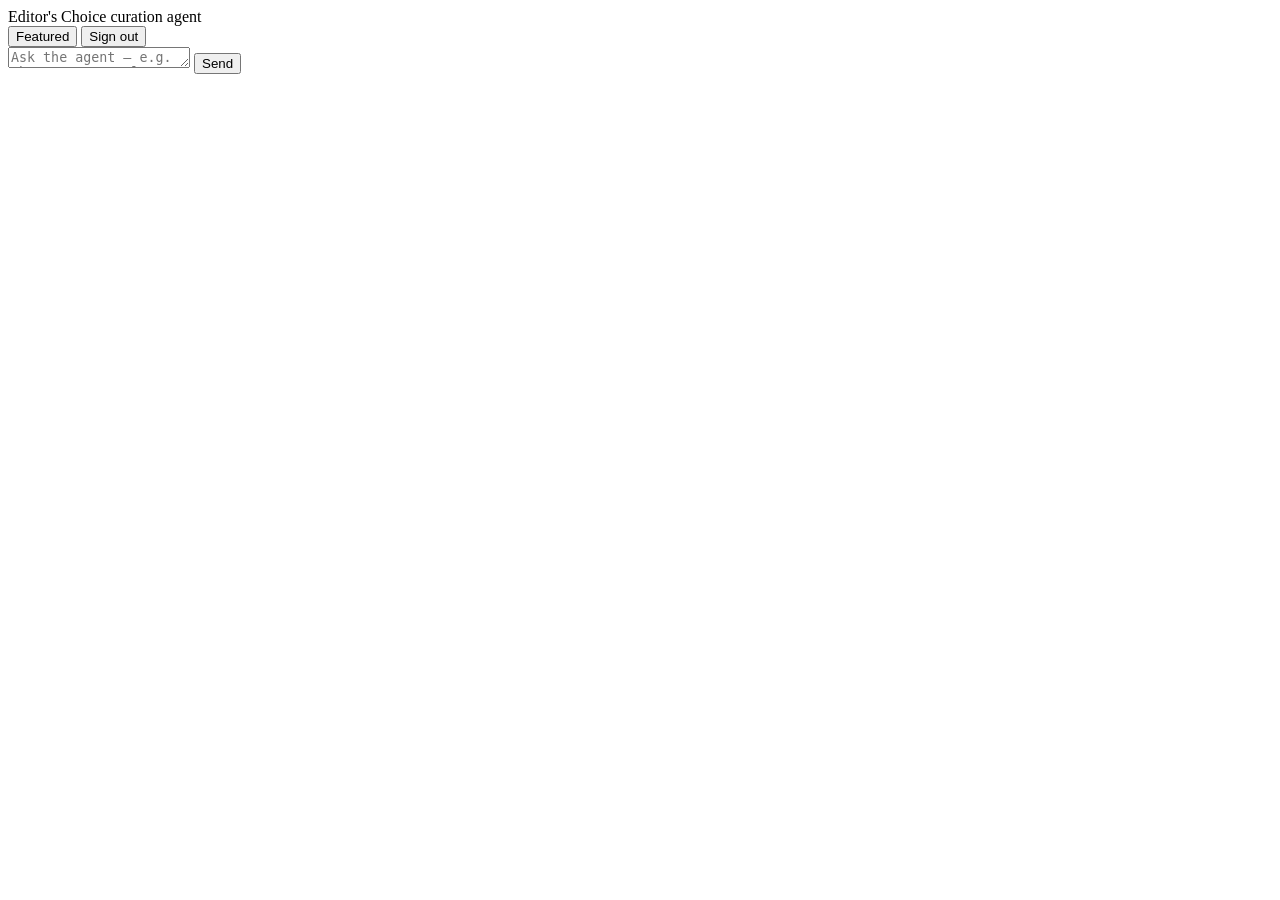
==== curator/index.html @ 3afc6744 "webapp: initialize simple UI frontend files" ====
<!DOCTYPE html>
<html lang="en">
<head>
  <meta charset="utf-8" />
  <meta name="viewport" content="width=device-width, initial-scale=1" />
  <meta name="robots" content="noindex, nofollow" />
  <title>Editor's Choice — Curation</title>
  <link rel="stylesheet" href="/style.css" />
</head>
<body>
  <header class="topbar">
    <div class="brand">Editor's Choice <span class="brand-tag">curation agent</span></div>
    <div class="topbar-actions">
      <button id="featured-toggle" class="ghost-btn">Featured</button>
      <button id="logout-btn" class="ghost-btn">Sign out</button>
    </div>
  </header>

  <main class="layout">
    <section class="chat">
      <div id="messages" class="messages" aria-live="polite"></div>

      <form id="ask-form" class="composer">
        <textarea id="ask-input" rows="1"
                  placeholder="Ask the agent — e.g. the most unusual cultural event this weekend"></textarea>
        <button type="submit" id="ask-btn">Send</button>
      </form>
    </section>

    <aside id="featured-panel" class="featured" hidden>
      <div class="featured-head">
        <h2>Featured events</h2>
        <button id="featured-close" class="ghost-btn">Close</button>
      </div>
      <div id="featured-list" class="featured-list"></div>
    </aside>
  </main>

  <template id="msg-user">
    <div class="msg msg-user"><div class="bubble"></div></div>
  </template>

  <template id="msg-agent">
    <div class="msg msg-agent">
      <div class="bubble"></div>
      <div class="tools" hidden></div>
    </div>
  </template>

  <template id="proposal-card">
    <div class="proposal">
      <div class="proposal-head">Proposed for Editor's Choice</div>
      <div class="proposal-events"></div>
      <label class="proposal-note">
        Note (optional)
        <input type="text" class="note-input" placeholder="Why this is featured" />
      </label>
      <div class="proposal-actions">
        <button class="approve-btn">Approve</button>
        <button class="reject-btn ghost-btn">Reject</button>
      </div>
    </div>
  </template>

  <template id="event-row">
    <div class="event-row">
      <div class="event-title"></div>
      <div class="event-meta"></div>
    </div>
  </template>

  <script src="/chat.js"></script>
</body>
</html>
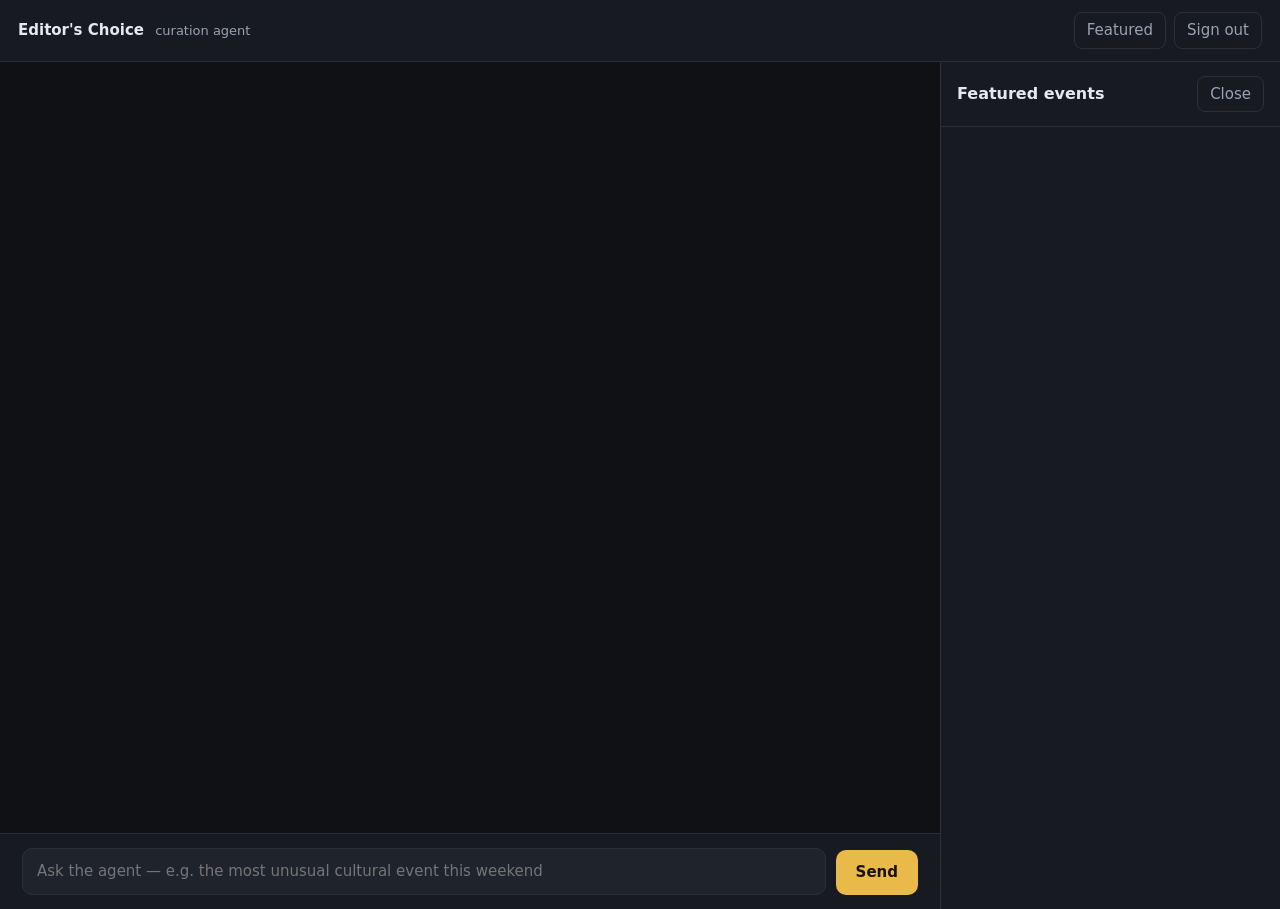
==== commit 2a660731: "webapp: setup TOTP via qrcodes on UI" ====
--- a/curator/index.html
+++ b/curator/index.html
@@ -5,7 +5,7 @@
   <meta name="viewport" content="width=device-width, initial-scale=1" />
   <meta name="robots" content="noindex, nofollow" />
   <title>Editor's Choice — Curation</title>
-  <link rel="stylesheet" href="/style.css" />
+  <link rel="stylesheet" href="style.css" />
 </head>
 <body>
   <header class="topbar">
@@ -69,6 +69,6 @@
     </div>
   </template>
 
-  <script src="/chat.js"></script>
+  <script src="chat.js"></script>
 </body>
 </html>
--- a/curator/style.css
+++ b/curator/style.css
@@ -0,0 +1,377 @@
+:root {
+  --bg: #0f1115;
+  --panel: #171a21;
+  --panel-2: #1f232c;
+  --border: #2a2f3a;
+  --text: #e6e8ec;
+  --muted: #9aa3b2;
+  --accent: #e9b949;
+  --accent-ink: #1a1408;
+  --user: #2b3340;
+  --danger: #e06b6b;
+}
+
+* {
+  box-sizing: border-box;
+}
+
+html,
+body {
+  margin: 0;
+  height: 100%;
+}
+
+body {
+  background: var(--bg);
+  color: var(--text);
+  font: 15px/1.5 system-ui, -apple-system, Segoe UI, Roboto, sans-serif;
+}
+
+button {
+  font: inherit;
+  cursor: pointer;
+}
+
+.ghost-btn {
+  background: transparent;
+  color: var(--muted);
+  border: 1px solid var(--border);
+  border-radius: 8px;
+  padding: 6px 12px;
+}
+
+.ghost-btn:hover {
+  color: var(--text);
+  border-color: var(--muted);
+}
+
+/* login */
+.login-page {
+  display: grid;
+  place-items: center;
+}
+
+.login-card {
+  width: 320px;
+  background: var(--panel);
+  border: 1px solid var(--border);
+  border-radius: 14px;
+  padding: 28px;
+}
+
+.login-card h1 {
+  margin: 0;
+  font-size: 22px;
+}
+
+.login-sub {
+  margin: 4px 0 22px;
+  color: var(--muted);
+}
+
+.login-card label {
+  display: block;
+  margin: 14px 0 6px;
+  font-size: 13px;
+  color: var(--muted);
+}
+
+.login-card input {
+  width: 100%;
+  padding: 10px 12px;
+  background: var(--panel-2);
+  border: 1px solid var(--border);
+  border-radius: 8px;
+  color: var(--text);
+}
+
+.login-card input:focus {
+  outline: none;
+  border-color: var(--accent);
+}
+
+#login-btn {
+  width: 100%;
+  margin-top: 20px;
+  padding: 11px;
+  background: var(--accent);
+  color: var(--accent-ink);
+  border: 0;
+  border-radius: 8px;
+  font-weight: 600;
+}
+
+#login-btn:disabled {
+  opacity: 0.6;
+  cursor: default;
+}
+
+.login-error {
+  margin: 14px 0 0;
+  color: var(--danger);
+  font-size: 13px;
+}
+
+/* app shell */
+.topbar {
+  display: flex;
+  align-items: center;
+  justify-content: space-between;
+  padding: 12px 18px;
+  border-bottom: 1px solid var(--border);
+  background: var(--panel);
+}
+
+.brand {
+  font-weight: 600;
+}
+
+.brand-tag {
+  color: var(--muted);
+  font-weight: 400;
+  font-size: 13px;
+  margin-left: 6px;
+}
+
+.topbar-actions {
+  display: flex;
+  gap: 8px;
+}
+
+.layout {
+  display: flex;
+  height: calc(100% - 53px);
+}
+
+.chat {
+  flex: 1;
+  display: flex;
+  flex-direction: column;
+  min-width: 0;
+}
+
+.messages {
+  flex: 1;
+  overflow-y: auto;
+  padding: 22px;
+  display: flex;
+  flex-direction: column;
+  gap: 14px;
+}
+
+.msg {
+  display: flex;
+  max-width: 760px;
+  width: 100%;
+  margin: 0 auto;
+}
+
+.msg-user {
+  justify-content: flex-end;
+}
+
+.bubble {
+  padding: 11px 14px;
+  border-radius: 12px;
+  white-space: pre-wrap;
+  word-wrap: break-word;
+}
+
+.msg-user .bubble {
+  background: var(--user);
+}
+
+.msg-agent {
+  flex-direction: column;
+}
+
+.msg-agent .bubble {
+  background: var(--panel);
+  border: 1px solid var(--border);
+}
+
+.bubble-error {
+  border-color: var(--danger) !important;
+  color: var(--danger);
+}
+
+.tools {
+  margin-top: 6px;
+  font-size: 12px;
+  color: var(--muted);
+}
+
+/* proposal card */
+.proposal {
+  max-width: 760px;
+  width: 100%;
+  margin: 0 auto;
+  background: var(--panel-2);
+  border: 1px solid var(--accent);
+  border-radius: 12px;
+  padding: 16px;
+}
+
+.proposal-head {
+  font-weight: 600;
+  color: var(--accent);
+  margin-bottom: 10px;
+}
+
+.proposal-events {
+  display: flex;
+  flex-direction: column;
+  gap: 8px;
+}
+
+.event-row {
+  background: var(--panel);
+  border: 1px solid var(--border);
+  border-radius: 8px;
+  padding: 10px 12px;
+}
+
+.event-title {
+  font-weight: 600;
+}
+
+.event-meta {
+  font-size: 13px;
+  color: var(--muted);
+  margin-top: 2px;
+}
+
+.proposal-note {
+  display: block;
+  margin: 12px 0 4px;
+  font-size: 13px;
+  color: var(--muted);
+}
+
+.note-input {
+  width: 100%;
+  margin-top: 6px;
+  padding: 8px 10px;
+  background: var(--panel);
+  border: 1px solid var(--border);
+  border-radius: 8px;
+  color: var(--text);
+}
+
+.proposal-actions {
+  display: flex;
+  gap: 8px;
+  margin-top: 14px;
+}
+
+.approve-btn {
+  background: var(--accent);
+  color: var(--accent-ink);
+  border: 0;
+  border-radius: 8px;
+  padding: 8px 16px;
+  font-weight: 600;
+}
+
+.proposal.settled {
+  opacity: 0.7;
+}
+
+.proposal-result {
+  margin-top: 10px;
+  font-size: 13px;
+  color: var(--muted);
+}
+
+button:disabled {
+  cursor: default;
+  opacity: 0.6;
+}
+
+/* composer */
+.composer {
+  display: flex;
+  gap: 10px;
+  align-items: flex-end;
+  padding: 14px 22px;
+  border-top: 1px solid var(--border);
+  background: var(--panel);
+}
+
+#ask-input {
+  flex: 1;
+  resize: none;
+  padding: 11px 14px;
+  background: var(--panel-2);
+  border: 1px solid var(--border);
+  border-radius: 10px;
+  color: var(--text);
+  font: inherit;
+  max-height: 160px;
+}
+
+#ask-input:focus {
+  outline: none;
+  border-color: var(--accent);
+}
+
+#ask-btn {
+  background: var(--accent);
+  color: var(--accent-ink);
+  border: 0;
+  border-radius: 10px;
+  padding: 11px 20px;
+  font-weight: 600;
+}
+
+/* featured panel */
+.featured {
+  width: 340px;
+  border-left: 1px solid var(--border);
+  background: var(--panel);
+  display: flex;
+  flex-direction: column;
+}
+
+.featured-head {
+  display: flex;
+  align-items: center;
+  justify-content: space-between;
+  padding: 14px 16px;
+  border-bottom: 1px solid var(--border);
+}
+
+.featured-head h2 {
+  margin: 0;
+  font-size: 16px;
+}
+
+.featured-list {
+  flex: 1;
+  overflow-y: auto;
+  padding: 12px 16px;
+  display: flex;
+  flex-direction: column;
+  gap: 10px;
+  color: var(--muted);
+}
+
+.featured-row {
+  display: flex;
+  align-items: flex-start;
+  justify-content: space-between;
+  gap: 10px;
+  background: var(--panel-2);
+  border: 1px solid var(--border);
+  border-radius: 8px;
+  padding: 10px 12px;
+  color: var(--text);
+}
+
+@media (max-width: 720px) {
+  .featured {
+    position: fixed;
+    inset: 53px 0 0 auto;
+    width: 100%;
+  }
+}
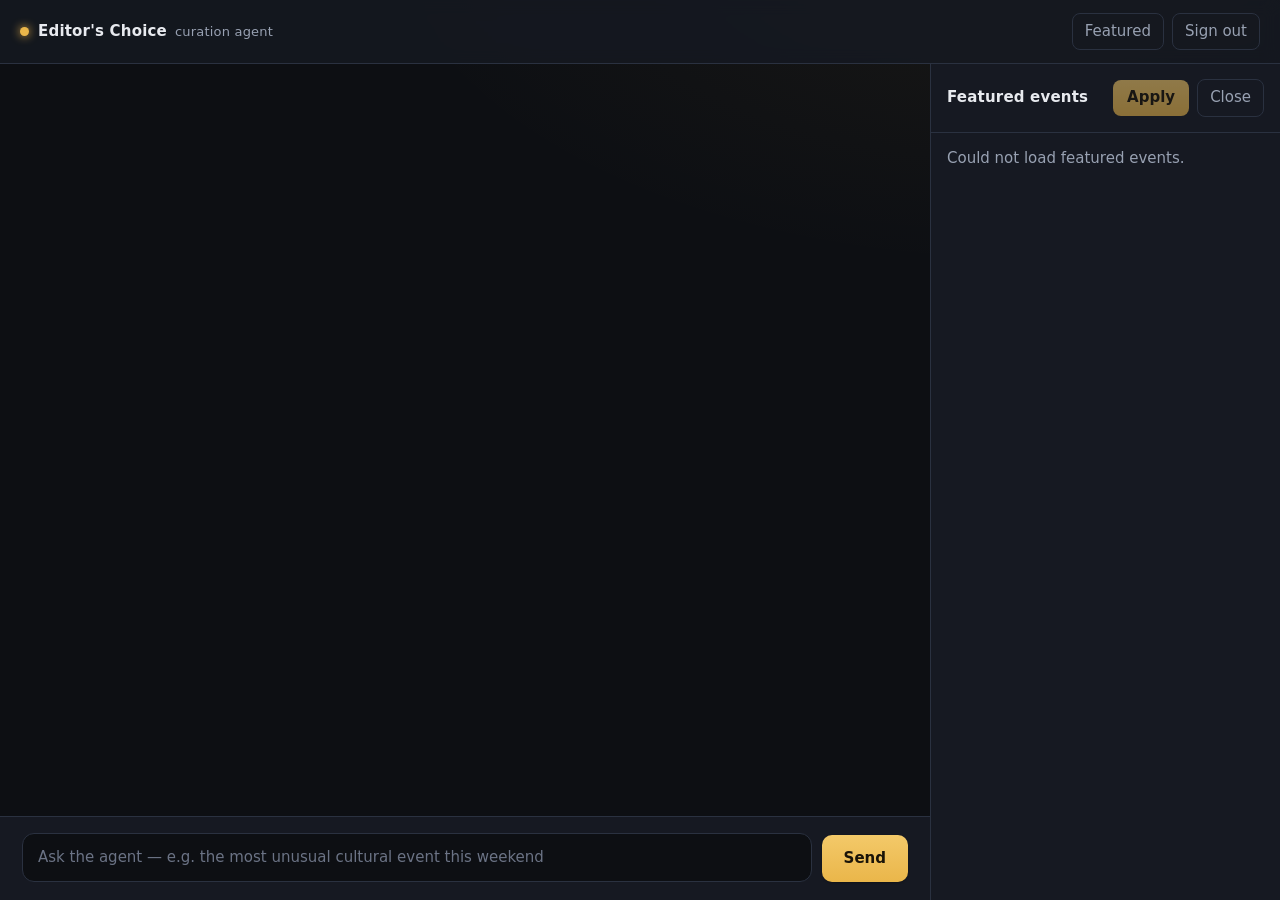
==== commit 9764cf4d: "webapp: replace proposal UI with inline staging" ====
--- a/curator/index.html
+++ b/curator/index.html
@@ -30,7 +30,10 @@
     <aside id="featured-panel" class="featured" hidden>
       <div class="featured-head">
         <h2>Featured events</h2>
-        <button id="featured-close" class="ghost-btn">Close</button>
+        <div class="featured-actions">
+          <button id="featured-apply" class="apply-btn" disabled>Apply</button>
+          <button id="featured-close" class="ghost-btn">Close</button>
+        </div>
       </div>
       <div id="featured-list" class="featured-list"></div>
     </aside>
@@ -43,29 +46,19 @@
   <template id="msg-agent">
     <div class="msg msg-agent">
       <div class="bubble"></div>
+      <div class="surface-events" hidden></div>
       <div class="tools" hidden></div>
     </div>
   </template>
 
-  <template id="proposal-card">
-    <div class="proposal">
-      <div class="proposal-head">Proposed for Editor's Choice</div>
-      <div class="proposal-events"></div>
-      <label class="proposal-note">
-        Note (optional)
-        <input type="text" class="note-input" placeholder="Why this is featured" />
-      </label>
-      <div class="proposal-actions">
-        <button class="approve-btn">Approve</button>
-        <button class="reject-btn ghost-btn">Reject</button>
+  <template id="event-card">
+    <div class="surface-event">
+      <div class="surface-event-body">
+        <div class="event-title"></div>
+        <div class="event-meta"></div>
+        <div class="event-reason" hidden></div>
       </div>
-    </div>
-  </template>
-
-  <template id="event-row">
-    <div class="event-row">
-      <div class="event-title"></div>
-      <div class="event-meta"></div>
+      <button class="bubble-btn event-add" type="button" title="Add to Editor's Choice">+</button>
     </div>
   </template>
 
--- a/curator/style.css
+++ b/curator/style.css
@@ -1,14 +1,22 @@
 :root {
-  --bg: #0f1115;
-  --panel: #171a21;
-  --panel-2: #1f232c;
-  --border: #2a2f3a;
-  --text: #e6e8ec;
-  --muted: #9aa3b2;
-  --accent: #e9b949;
+  --bg: #0d0f13;
+  --panel: #161922;
+  --panel-2: #1d212b;
+  --panel-3: #232a38;
+  --border: #2a3140;
+  --text: #e8eaef;
+  --muted: #98a1b2;
+  --faint: #6b7385;
+  --accent: #eab64a;
+  --accent-2: #f3c969;
   --accent-ink: #1a1408;
-  --user: #2b3340;
-  --danger: #e06b6b;
+  --accent-soft: rgba(234, 182, 74, 0.13);
+  --user: #283142;
+  --danger: #e8736f;
+  --radius: 12px;
+  --radius-lg: 16px;
+  --shadow: 0 1px 2px rgba(0, 0, 0, 0.3), 0 10px 30px rgba(0, 0, 0, 0.28);
+  --shadow-sm: 0 1px 2px rgba(0, 0, 0, 0.25);
 }
 
 * {
@@ -22,14 +30,48 @@
 }
 
 body {
-  background: var(--bg);
+  display: flex;
+  flex-direction: column;
+  background:
+    radial-gradient(1100px 600px at 80% -10%, rgba(234, 182, 74, 0.06), transparent 60%),
+    var(--bg);
   color: var(--text);
-  font: 15px/1.5 system-ui, -apple-system, Segoe UI, Roboto, sans-serif;
+  font: 15px/1.55 system-ui, -apple-system, "Segoe UI", Roboto, sans-serif;
+  -webkit-font-smoothing: antialiased;
+}
+
+::selection {
+  background: var(--accent-soft);
+}
+
+::-webkit-scrollbar {
+  width: 10px;
+  height: 10px;
+}
+::-webkit-scrollbar-thumb {
+  background: var(--panel-3);
+  border: 2px solid transparent;
+  background-clip: padding-box;
+  border-radius: 8px;
+}
+::-webkit-scrollbar-thumb:hover {
+  background: #2f3749;
+  background-clip: padding-box;
 }
 
 button {
   font: inherit;
   cursor: pointer;
+  transition: background 0.15s, border-color 0.15s, color 0.15s, transform 0.05s, opacity 0.15s;
+}
+
+button:active {
+  transform: translateY(1px);
+}
+
+button:disabled {
+  cursor: default;
+  opacity: 0.55;
 }
 
 .ghost-btn {
@@ -42,314 +84,473 @@
 
 .ghost-btn:hover {
   color: var(--text);
-  border-color: var(--muted);
-}
-
-/* login */
+  border-color: var(--faint);
+  background: var(--panel-2);
+}
+
+#login-btn,
+#ask-btn {
+  background: linear-gradient(180deg, var(--accent-2), var(--accent));
+  color: var(--accent-ink);
+  border: 0;
+  border-radius: 10px;
+  font-weight: 650;
+  box-shadow: var(--shadow-sm);
+}
+
+#login-btn:hover:not(:disabled),
+#ask-btn:hover:not(:disabled) {
+  filter: brightness(1.05);
+}
+
 .login-page {
   display: grid;
   place-items: center;
+  padding: 24px;
 }
 
 .login-card {
-  width: 320px;
-  background: var(--panel);
-  border: 1px solid var(--border);
-  border-radius: 14px;
-  padding: 28px;
+  width: 340px;
+  max-width: 100%;
+  background: linear-gradient(180deg, var(--panel), var(--panel-2));
+  border: 1px solid var(--border);
+  border-radius: var(--radius-lg);
+  padding: 30px 28px;
+  box-shadow: var(--shadow);
 }
 
 .login-card h1 {
   margin: 0;
   font-size: 22px;
+  letter-spacing: 0.2px;
 }
 
 .login-sub {
   margin: 4px 0 22px;
   color: var(--muted);
+  font-size: 13px;
 }
 
 .login-card label {
   display: block;
   margin: 14px 0 6px;
-  font-size: 13px;
-  color: var(--muted);
+  font-size: 12px;
+  letter-spacing: 0.3px;
+  text-transform: uppercase;
+  color: var(--faint);
 }
 
 .login-card input {
   width: 100%;
-  padding: 10px 12px;
-  background: var(--panel-2);
-  border: 1px solid var(--border);
-  border-radius: 8px;
+  padding: 11px 13px;
+  background: var(--bg);
+  border: 1px solid var(--border);
+  border-radius: 10px;
   color: var(--text);
 }
 
-.login-card input:focus {
+.login-card input:focus,
+#ask-input:focus {
   outline: none;
   border-color: var(--accent);
+  box-shadow: 0 0 0 3px var(--accent-soft);
 }
 
 #login-btn {
   width: 100%;
-  margin-top: 20px;
-  padding: 11px;
+  margin-top: 22px;
+  padding: 12px;
+}
+
+.login-error {
+  margin: 14px 0 0;
+  color: var(--danger);
+  font-size: 13px;
+}
+
+#enroll-panel {
+  margin-top: 18px;
+  padding-top: 18px;
+  border-top: 1px solid var(--border);
+  text-align: center;
+}
+
+.enroll-info {
+  margin: 0 0 14px;
+  font-size: 13px;
+  color: var(--muted);
+}
+
+#qrcode {
+  display: flex;
+  justify-content: center;
+  margin: 0 0 14px;
+}
+
+#qrcode img {
+  display: block;
+  border-radius: 10px;
+  padding: 8px;
+  background: #fff;
+  box-shadow: var(--shadow-sm);
+}
+
+.enroll-secret-label {
+  margin: 0 0 6px;
+  font-size: 12px;
+  color: var(--faint);
+}
+
+.enroll-secret {
+  display: block;
+  padding: 9px 11px;
+  background: var(--bg);
+  border: 1px solid var(--border);
+  border-radius: 8px;
+  font-family: ui-monospace, "SF Mono", Menlo, Consolas, monospace;
+  font-size: 13px;
+  letter-spacing: 1px;
+  color: var(--accent-2);
+  word-break: break-all;
+}
+
+.topbar {
+  flex: 0 0 auto;
+  display: flex;
+  align-items: center;
+  justify-content: space-between;
+  padding: 13px 20px;
+  border-bottom: 1px solid var(--border);
+  background: rgba(22, 25, 34, 0.85);
+  backdrop-filter: blur(8px);
+}
+
+.brand {
+  display: flex;
+  align-items: center;
+  font-weight: 650;
+  letter-spacing: 0.2px;
+}
+
+.brand::before {
+  content: "";
+  width: 9px;
+  height: 9px;
+  margin-right: 9px;
+  border-radius: 50%;
   background: var(--accent);
+  box-shadow: 0 0 10px var(--accent);
+}
+
+.brand-tag {
+  color: var(--muted);
+  font-weight: 400;
+  font-size: 13px;
+  margin-left: 8px;
+}
+
+.topbar-actions {
+  display: flex;
+  gap: 8px;
+}
+
+.layout {
+  flex: 1;
+  min-height: 0;
+  display: flex;
+}
+
+.chat {
+  flex: 1;
+  display: flex;
+  flex-direction: column;
+  min-width: 0;
+}
+
+.messages {
+  flex: 1;
+  min-height: 0;
+  overflow-y: auto;
+  padding: 26px 22px;
+  display: flex;
+  flex-direction: column;
+  gap: 16px;
+  scroll-behavior: smooth;
+}
+
+.msg {
+  max-width: 780px;
+  width: 100%;
+  margin: 0 auto;
+  animation: rise 0.18s ease-out;
+}
+
+@keyframes rise {
+  from {
+    opacity: 0;
+    transform: translateY(6px);
+  }
+}
+
+.msg {
+  display: flex;
+}
+
+.msg-user {
+  justify-content: flex-end;
+}
+
+.bubble {
+  padding: 12px 15px;
+  border-radius: 14px;
+  white-space: pre-wrap;
+  word-wrap: break-word;
+  box-shadow: var(--shadow-sm);
+}
+
+.msg-user .bubble {
+  background: var(--user);
+  border-bottom-right-radius: 5px;
+  max-width: 80%;
+}
+
+.msg-agent {
+  flex-direction: column;
+}
+
+.msg-agent .bubble {
+  background: var(--panel);
+  border: 1px solid var(--border);
+  border-bottom-left-radius: 5px;
+}
+
+.bubble-error {
+  border-color: var(--danger) !important;
+  color: var(--danger);
+  background: rgba(232, 115, 111, 0.08) !important;
+}
+
+.tools {
+  margin-top: 7px;
+  font-size: 12px;
+  color: var(--faint);
+  letter-spacing: 0.2px;
+}
+
+.msg-agent .bubble {
+  white-space: normal;
+}
+.msg-agent .bubble > :first-child {
+  margin-top: 0;
+}
+.msg-agent .bubble > :last-child {
+  margin-bottom: 0;
+}
+.msg-agent .bubble p {
+  margin: 0 0 10px;
+}
+.msg-agent .bubble h3,
+.msg-agent .bubble h4,
+.msg-agent .bubble h5,
+.msg-agent .bubble h6 {
+  margin: 14px 0 8px;
+  line-height: 1.3;
+}
+.msg-agent .bubble h3 {
+  font-size: 18px;
+}
+.msg-agent .bubble h4 {
+  font-size: 16px;
+}
+.msg-agent .bubble h5,
+.msg-agent .bubble h6 {
+  font-size: 14px;
+  color: var(--muted);
+}
+.msg-agent .bubble ul,
+.msg-agent .bubble ol {
+  margin: 0 0 10px;
+  padding-left: 20px;
+}
+.msg-agent .bubble li {
+  margin: 3px 0;
+}
+.msg-agent .bubble strong {
+  font-weight: 650;
+}
+.msg-agent .bubble code {
+  background: var(--bg);
+  border: 1px solid var(--border);
+  border-radius: 5px;
+  padding: 1px 5px;
+  font-family: ui-monospace, Menlo, Consolas, monospace;
+  font-size: 0.9em;
+}
+.msg-agent .bubble hr {
+  border: 0;
+  border-top: 1px solid var(--border);
+  margin: 12px 0;
+}
+
+.surface-events {
+  margin-top: 8px;
+  display: flex;
+  flex-direction: column;
+  gap: 8px;
+}
+
+.surface-events[hidden] {
+  display: none;
+}
+
+.surface-event {
+  display: flex;
+  align-items: flex-start;
+  gap: 10px;
+  background: var(--panel-2);
+  border: 1px solid var(--border);
+  border-radius: 10px;
+  padding: 11px 13px;
+}
+
+.surface-event.is-recommended {
+  border-color: rgba(234, 182, 74, 0.55);
+  box-shadow: 0 0 0 3px var(--accent-soft);
+}
+
+.surface-event-body {
+  min-width: 0;
+  flex: 1;
+}
+
+.event-title {
+  font-weight: 600;
+  overflow-wrap: anywhere;
+}
+
+.event-meta {
+  font-size: 13px;
+  color: var(--muted);
+  margin-top: 3px;
+}
+
+.event-reason {
+  margin-top: 7px;
+  font-size: 13px;
+  color: var(--accent-2);
+  line-height: 1.35;
+}
+
+.composer {
+  flex: 0 0 auto;
+  display: flex;
+  gap: 10px;
+  align-items: flex-end;
+  padding: 16px 22px 18px;
+  border-top: 1px solid var(--border);
+  background: var(--panel);
+}
+
+#ask-input {
+  flex: 1;
+  resize: none;
+  padding: 12px 15px;
+  background: var(--bg);
+  border: 1px solid var(--border);
+  border-radius: 12px;
+  color: var(--text);
+  font: inherit;
+  max-height: 170px;
+}
+
+#ask-input::placeholder {
+  color: var(--faint);
+}
+
+#ask-btn {
+  padding: 12px 22px;
+}
+
+.featured {
+  width: 350px;
+  border-left: 1px solid var(--border);
+  background: var(--panel);
+  display: flex;
+  flex-direction: column;
+}
+
+.featured-head {
+  display: flex;
+  align-items: center;
+  justify-content: space-between;
+  padding: 15px 16px;
+  border-bottom: 1px solid var(--border);
+}
+
+.featured-head h2 {
+  margin: 0;
+  font-size: 15px;
+  letter-spacing: 0.2px;
+}
+
+.featured-actions {
+  display: flex;
+  gap: 8px;
+  align-items: center;
+}
+
+.apply-btn {
+  background: linear-gradient(180deg, var(--accent-2), var(--accent));
   color: var(--accent-ink);
   border: 0;
   border-radius: 8px;
-  font-weight: 600;
-}
-
-#login-btn:disabled {
-  opacity: 0.6;
-  cursor: default;
-}
-
-.login-error {
-  margin: 14px 0 0;
-  color: var(--danger);
-  font-size: 13px;
-}
-
-/* app shell */
-.topbar {
-  display: flex;
+  padding: 6px 14px;
+  font-weight: 650;
+}
+
+.apply-btn:hover:not(:disabled) {
+  filter: brightness(1.05);
+}
+
+.bubble-btn {
+  flex: 0 0 auto;
+  width: 26px;
+  height: 26px;
+  border-radius: 50%;
+  border: 1px solid var(--border);
+  background: var(--panel-3);
+  color: var(--text);
+  font-size: 17px;
+  line-height: 1;
+  display: inline-flex;
   align-items: center;
-  justify-content: space-between;
-  padding: 12px 18px;
-  border-bottom: 1px solid var(--border);
-  background: var(--panel);
-}
-
-.brand {
-  font-weight: 600;
-}
-
-.brand-tag {
-  color: var(--muted);
-  font-weight: 400;
-  font-size: 13px;
-  margin-left: 6px;
-}
-
-.topbar-actions {
-  display: flex;
-  gap: 8px;
-}
-
-.layout {
-  display: flex;
-  height: calc(100% - 53px);
-}
-
-.chat {
-  flex: 1;
-  display: flex;
-  flex-direction: column;
-  min-width: 0;
-}
-
-.messages {
-  flex: 1;
-  overflow-y: auto;
-  padding: 22px;
-  display: flex;
-  flex-direction: column;
-  gap: 14px;
-}
-
-.msg {
-  display: flex;
-  max-width: 760px;
-  width: 100%;
-  margin: 0 auto;
-}
-
-.msg-user {
-  justify-content: flex-end;
-}
-
-.bubble {
-  padding: 11px 14px;
-  border-radius: 12px;
-  white-space: pre-wrap;
-  word-wrap: break-word;
-}
-
-.msg-user .bubble {
-  background: var(--user);
-}
-
-.msg-agent {
-  flex-direction: column;
-}
-
-.msg-agent .bubble {
-  background: var(--panel);
-  border: 1px solid var(--border);
-}
-
-.bubble-error {
-  border-color: var(--danger) !important;
-  color: var(--danger);
-}
-
-.tools {
-  margin-top: 6px;
-  font-size: 12px;
-  color: var(--muted);
-}
-
-/* proposal card */
-.proposal {
-  max-width: 760px;
-  width: 100%;
-  margin: 0 auto;
-  background: var(--panel-2);
-  border: 1px solid var(--accent);
-  border-radius: 12px;
-  padding: 16px;
-}
-
-.proposal-head {
-  font-weight: 600;
-  color: var(--accent);
-  margin-bottom: 10px;
-}
-
-.proposal-events {
-  display: flex;
-  flex-direction: column;
-  gap: 8px;
-}
-
-.event-row {
-  background: var(--panel);
-  border: 1px solid var(--border);
-  border-radius: 8px;
-  padding: 10px 12px;
-}
-
-.event-title {
-  font-weight: 600;
-}
-
-.event-meta {
-  font-size: 13px;
-  color: var(--muted);
-  margin-top: 2px;
-}
-
-.proposal-note {
-  display: block;
-  margin: 12px 0 4px;
-  font-size: 13px;
-  color: var(--muted);
-}
-
-.note-input {
-  width: 100%;
-  margin-top: 6px;
-  padding: 8px 10px;
-  background: var(--panel);
-  border: 1px solid var(--border);
-  border-radius: 8px;
-  color: var(--text);
-}
-
-.proposal-actions {
-  display: flex;
-  gap: 8px;
-  margin-top: 14px;
-}
-
-.approve-btn {
+  justify-content: center;
+}
+
+.bubble-btn:hover {
+  border-color: var(--accent);
+  color: var(--accent-2);
+}
+
+.bubble-btn:disabled {
+  opacity: 1;
+}
+
+.bubble-btn.event-add {
+  margin-top: 1px;
+}
+
+.surface-event.is-staged .event-add {
   background: var(--accent);
+  border-color: var(--accent);
   color: var(--accent-ink);
-  border: 0;
-  border-radius: 8px;
-  padding: 8px 16px;
-  font-weight: 600;
-}
-
-.proposal.settled {
-  opacity: 0.7;
-}
-
-.proposal-result {
-  margin-top: 10px;
-  font-size: 13px;
-  color: var(--muted);
-}
-
-button:disabled {
-  cursor: default;
-  opacity: 0.6;
-}
-
-/* composer */
-.composer {
-  display: flex;
-  gap: 10px;
-  align-items: flex-end;
-  padding: 14px 22px;
-  border-top: 1px solid var(--border);
-  background: var(--panel);
-}
-
-#ask-input {
-  flex: 1;
-  resize: none;
-  padding: 11px 14px;
-  background: var(--panel-2);
-  border: 1px solid var(--border);
-  border-radius: 10px;
-  color: var(--text);
-  font: inherit;
-  max-height: 160px;
-}
-
-#ask-input:focus {
-  outline: none;
-  border-color: var(--accent);
-}
-
-#ask-btn {
-  background: var(--accent);
-  color: var(--accent-ink);
-  border: 0;
-  border-radius: 10px;
-  padding: 11px 20px;
-  font-weight: 600;
-}
-
-/* featured panel */
-.featured {
-  width: 340px;
-  border-left: 1px solid var(--border);
-  background: var(--panel);
-  display: flex;
-  flex-direction: column;
-}
-
-.featured-head {
-  display: flex;
-  align-items: center;
-  justify-content: space-between;
-  padding: 14px 16px;
-  border-bottom: 1px solid var(--border);
-}
-
-.featured-head h2 {
-  margin: 0;
-  font-size: 16px;
 }
 
 .featured-list {
   flex: 1;
+  min-height: 0;
   overflow-y: auto;
-  padding: 12px 16px;
+  padding: 14px 16px;
   display: flex;
   flex-direction: column;
   gap: 10px;
@@ -363,15 +564,25 @@
   gap: 10px;
   background: var(--panel-2);
   border: 1px solid var(--border);
-  border-radius: 8px;
-  padding: 10px 12px;
+  border-radius: 10px;
+  padding: 11px 13px;
   color: var(--text);
 }
 
+.featured-row:hover {
+  border-color: var(--faint);
+}
+
 @media (max-width: 720px) {
+  .messages,
+  .composer {
+    padding-left: 14px;
+    padding-right: 14px;
+  }
   .featured {
     position: fixed;
-    inset: 53px 0 0 auto;
+    inset: 0;
     width: 100%;
+    z-index: 20;
   }
 }
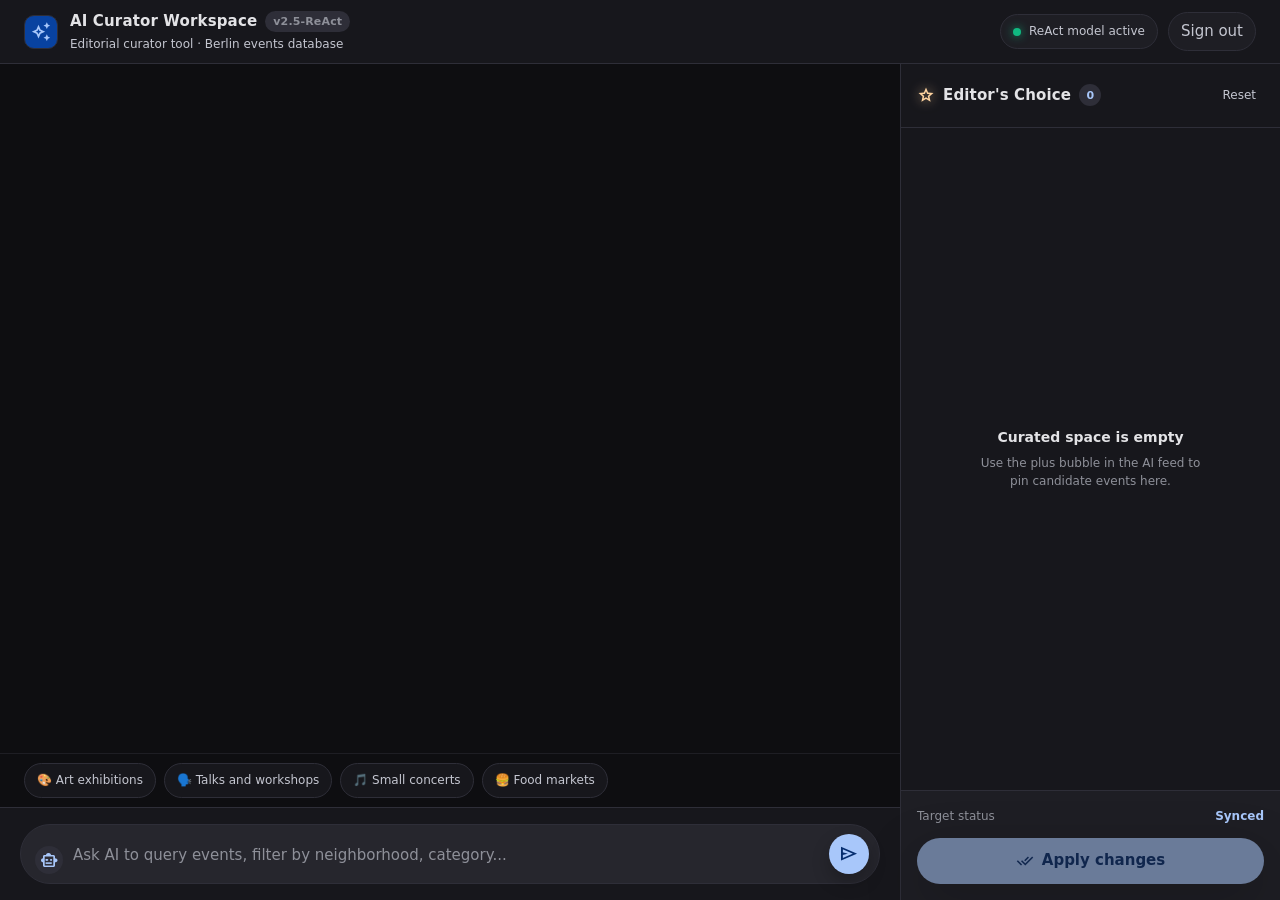
==== commit 392e9456: "webapp: redesign UI of chat page" ====
--- a/curator/index.html
+++ b/curator/index.html
@@ -4,61 +4,141 @@
   <meta charset="utf-8" />
   <meta name="viewport" content="width=device-width, initial-scale=1" />
   <meta name="robots" content="noindex, nofollow" />
-  <title>Editor's Choice — Curation</title>
+  <title>AI Curator Workspace</title>
   <link rel="stylesheet" href="style.css" />
 </head>
 <body>
   <header class="topbar">
-    <div class="brand">Editor's Choice <span class="brand-tag">curation agent</span></div>
+    <div class="brand">
+      <div class="brand-mark" aria-hidden="true">
+        <span class="material-symbols-outlined">auto_awesome</span>
+      </div>
+      <div>
+        <div class="brand-title">
+          <span>AI Curator Workspace</span>
+          <span class="version-chip">v2.5-ReAct</span>
+        </div>
+        <div class="brand-sub">Editorial curator tool · Berlin events database</div>
+      </div>
+    </div>
+
     <div class="topbar-actions">
-      <button id="featured-toggle" class="ghost-btn">Featured</button>
-      <button id="logout-btn" class="ghost-btn">Sign out</button>
+      <div class="model-status" aria-label="Agent status">
+        <span class="status-dot" aria-hidden="true"></span>
+        <span>ReAct model active</span>
+      </div>
+      <button id="featured-toggle" class="ghost-btn sidebar-toggle" type="button">
+        <span class="material-symbols-outlined">star</span>
+        <span>Editor's Choice</span>
+        <span id="mobile-featured-count" class="count-badge">0</span>
+      </button>
+      <button id="logout-btn" class="ghost-btn" type="button">Sign out</button>
     </div>
   </header>
 
   <main class="layout">
-    <section class="chat">
+    <section class="chat" aria-label="AI curator chat">
       <div id="messages" class="messages" aria-live="polite"></div>
 
-      <form id="ask-form" class="composer">
-        <textarea id="ask-input" rows="1"
-                  placeholder="Ask the agent — e.g. the most unusual cultural event this weekend"></textarea>
-        <button type="submit" id="ask-btn">Send</button>
-      </form>
+      <div class="quick-prompts" aria-label="Quick prompts">
+        <button type="button" data-prompt="Show me high-quality art exhibitions opening this weekend.">🎨 Art exhibitions</button>
+        <button type="button" data-prompt="Any interesting public talks or community workshops near Kreuzberg?">🗣️ Talks and workshops</button>
+        <button type="button" data-prompt="What small concerts or music events are recommended?">🎵 Small concerts</button>
+        <button type="button" data-prompt="List outdoor neighborhood markets or culinary pop-ups.">🍔 Food markets</button>
+      </div>
+
+      <div class="composer-wrap">
+        <form id="ask-form" class="composer">
+          <span class="composer-icon" aria-hidden="true">
+            <span class="material-symbols-outlined">smart_toy</span>
+          </span>
+          <textarea id="ask-input" rows="1"
+                    placeholder="Ask AI to query events, filter by neighborhood, category..."></textarea>
+          <button type="submit" id="ask-btn" aria-label="Send">
+            <span class="material-symbols-outlined">send</span>
+          </button>
+        </form>
+      </div>
     </section>
 
     <aside id="featured-panel" class="featured" hidden>
       <div class="featured-head">
-        <h2>Featured events</h2>
+        <div class="featured-title">
+          <span class="star material-symbols-outlined" aria-hidden="true">star</span>
+          <h2>Editor's Choice</h2>
+          <span id="featured-count" class="count-badge">0</span>
+        </div>
         <div class="featured-actions">
-          <button id="featured-apply" class="apply-btn" disabled>Apply</button>
-          <button id="featured-close" class="ghost-btn">Close</button>
+          <button id="featured-reset" class="text-btn" type="button">Reset</button>
+          <button id="featured-close" class="icon-btn" type="button" aria-label="Close">
+            <span class="material-symbols-outlined">close</span>
+          </button>
         </div>
       </div>
+
       <div id="featured-list" class="featured-list"></div>
+
+      <div class="commit-box">
+        <div class="commit-status">
+          <span>Target status</span>
+          <strong id="featured-status">Synced</strong>
+        </div>
+        <button id="featured-apply" class="apply-btn" type="button" disabled>
+          <span class="material-symbols-outlined">done_all</span>
+          <span>Apply changes</span>
+        </button>
+      </div>
     </aside>
+    <div id="sidebar-overlay" class="sidebar-overlay" hidden></div>
   </main>
 
+  <div id="success-snackbar" class="snackbar" hidden>
+    <div class="snackbar-icon" aria-hidden="true">
+      <span class="material-symbols-outlined">check_circle</span>
+    </div>
+    <div>
+      <h3>Changes applied</h3>
+      <p>Editor's Choice was saved.</p>
+    </div>
+  </div>
+
   <template id="msg-user">
-    <div class="msg msg-user"><div class="bubble"></div></div>
+    <div class="msg msg-user">
+      <div class="avatar" aria-hidden="true">
+        <span class="material-symbols-outlined">edit_note</span>
+      </div>
+      <div class="message-body">
+        <div class="speaker">Editor request</div>
+        <div class="bubble"></div>
+      </div>
+    </div>
   </template>
 
   <template id="msg-agent">
     <div class="msg msg-agent">
-      <div class="bubble"></div>
-      <div class="surface-events" hidden></div>
-      <div class="tools" hidden></div>
+      <div class="avatar" aria-hidden="true">
+        <span class="material-symbols-outlined">smart_toy</span>
+      </div>
+      <div class="message-body">
+        <div class="speaker">AI ReAct agent</div>
+        <div class="bubble"></div>
+        <div class="surface-events" hidden></div>
+        <div class="tools" hidden></div>
+      </div>
     </div>
   </template>
 
   <template id="event-card">
     <div class="surface-event">
       <div class="surface-event-body">
+        <div class="event-kicker">Candidate event</div>
         <div class="event-title"></div>
         <div class="event-meta"></div>
         <div class="event-reason" hidden></div>
       </div>
-      <button class="bubble-btn event-add" type="button" title="Add to Editor's Choice">+</button>
+      <button class="bubble-btn event-add" type="button" title="Add to Editor's Choice">
+        <span class="material-symbols-outlined">add</span>
+      </button>
     </div>
   </template>
 
--- a/curator/style.css
+++ b/curator/style.css
@@ -1,22 +1,23 @@
 :root {
-  --bg: #0d0f13;
-  --panel: #161922;
-  --panel-2: #1d212b;
-  --panel-3: #232a38;
-  --border: #2a3140;
-  --text: #e8eaef;
-  --muted: #98a1b2;
-  --faint: #6b7385;
-  --accent: #eab64a;
-  --accent-2: #f3c969;
-  --accent-ink: #1a1408;
-  --accent-soft: rgba(234, 182, 74, 0.13);
-  --user: #283142;
-  --danger: #e8736f;
-  --radius: 12px;
-  --radius-lg: 16px;
-  --shadow: 0 1px 2px rgba(0, 0, 0, 0.3), 0 10px 30px rgba(0, 0, 0, 0.28);
-  --shadow-sm: 0 1px 2px rgba(0, 0, 0, 0.25);
+  --bg: #0e0e11;
+  --surface: #17171c;
+  --surface-2: #1e1e24;
+  --surface-3: #26262d;
+  --surface-4: #2e2e38;
+  --text: #e3e3e6;
+  --muted: #c4c6d0;
+  --faint: #8e9099;
+  --primary: #a8c7fa;
+  --primary-ink: #062e6f;
+  --primary-container: #0842a0;
+  --tertiary: #ffd4a0;
+  --success: #a3f5b0;
+  --success-ink: #003915;
+  --success-container: #005322;
+  --danger: #ffb4ab;
+  --radius: 16px;
+  --shadow: 0 18px 50px rgba(0, 0, 0, 0.35);
+  --font: 'Plus Jakarta Sans', system-ui, -apple-system, BlinkMacSystemFont, "Segoe UI", Roboto, sans-serif;
 }
 
 * {
@@ -25,48 +26,50 @@
 
 html,
 body {
+  height: 100%;
   margin: 0;
-  height: 100%;
 }
 
 body {
   display: flex;
   flex-direction: column;
-  background:
-    radial-gradient(1100px 600px at 80% -10%, rgba(234, 182, 74, 0.06), transparent 60%),
-    var(--bg);
+  overflow: hidden;
+  background: var(--bg);
   color: var(--text);
-  font: 15px/1.55 system-ui, -apple-system, "Segoe UI", Roboto, sans-serif;
+  font: 15px/1.55 var(--font);
   -webkit-font-smoothing: antialiased;
 }
 
 ::selection {
-  background: var(--accent-soft);
+  background: rgba(168, 199, 250, 0.2);
 }
 
 ::-webkit-scrollbar {
-  width: 10px;
-  height: 10px;
-}
+  width: 6px;
+  height: 6px;
+}
+
+::-webkit-scrollbar-track {
+  background: var(--surface);
+}
+
 ::-webkit-scrollbar-thumb {
-  background: var(--panel-3);
-  border: 2px solid transparent;
-  background-clip: padding-box;
-  border-radius: 8px;
-}
-::-webkit-scrollbar-thumb:hover {
-  background: #2f3749;
-  background-clip: padding-box;
+  background: #33333e;
+  border-radius: 999px;
+}
+
+button,
+textarea {
+  font: inherit;
 }
 
 button {
-  font: inherit;
   cursor: pointer;
-  transition: background 0.15s, border-color 0.15s, color 0.15s, transform 0.05s, opacity 0.15s;
+  transition: transform 0.12s, background 0.15s, border-color 0.15s, color 0.15s, opacity 0.15s;
 }
 
 button:active {
-  transform: translateY(1px);
+  transform: scale(0.98);
 }
 
 button:disabled {
@@ -74,215 +77,229 @@
   opacity: 0.55;
 }
 
-.ghost-btn {
+@font-face {
+  font-family: "Material Symbols Outlined";
+  font-style: normal;
+  font-weight: 400;
+  font-display: block;
+  src: url("material-symbols.woff2") format("woff2");
+}
+
+.material-symbols-outlined {
+  flex: 0 0 auto;
+  font-family: "Material Symbols Outlined";
+  font-weight: normal;
+  font-style: normal;
+  font-size: 20px;
+  line-height: 1;
+  letter-spacing: normal;
+  text-transform: none;
+  white-space: nowrap;
+  word-wrap: normal;
+  direction: ltr;
+  font-feature-settings: "liga";
+  -webkit-font-smoothing: antialiased;
+  user-select: none;
+}
+
+.composer-icon .material-symbols-outlined,
+.bubble-btn .material-symbols-outlined,
+.icon-btn .material-symbols-outlined,
+.apply-btn .material-symbols-outlined,
+.ghost-btn .material-symbols-outlined,
+.star {
+  font-size: 18px;
+}
+
+.topbar {
+  flex: 0 0 64px;
+  height: 64px;
+  display: flex;
+  align-items: center;
+  justify-content: space-between;
+  gap: 18px;
+  padding: 0 24px;
+  background: var(--surface);
+  border-bottom: 1px solid var(--surface-4);
+  z-index: 30;
+}
+
+.brand {
+  min-width: 0;
+  display: flex;
+  align-items: center;
+  gap: 12px;
+}
+
+.brand-mark,
+.avatar {
+  flex: 0 0 auto;
+  display: grid;
+  place-items: center;
+  border: 1px solid var(--surface-4);
+  font-weight: 800;
+}
+
+.brand-mark {
+  width: 34px;
+  height: 34px;
+  border-radius: 10px;
+  background: var(--primary-container);
+  color: var(--primary);
+  font-size: 12px;
+}
+
+.brand-title {
+  display: flex;
+  align-items: center;
+  gap: 8px;
+  min-width: 0;
+  font-size: 15px;
+  font-weight: 700;
+  letter-spacing: 0.01em;
+}
+
+.brand-title > span:first-child {
+  overflow: hidden;
+  text-overflow: ellipsis;
+  white-space: nowrap;
+}
+
+.brand-sub {
+  margin-top: 2px;
+  color: var(--muted);
+  font-size: 12px;
+}
+
+.version-chip,
+.count-badge {
+  display: inline-flex;
+  align-items: center;
+  justify-content: center;
+  border-radius: 999px;
+  font-size: 11px;
+  font-weight: 700;
+}
+
+.version-chip {
+  padding: 2px 8px;
+  background: var(--surface-4);
+  color: var(--faint);
+  font-family: var(--font);
+}
+
+.count-badge {
+  min-width: 22px;
+  height: 22px;
+  padding: 0 7px;
+  background: var(--surface-4);
+  color: var(--primary);
+}
+
+.topbar-actions {
+  display: flex;
+  align-items: center;
+  gap: 10px;
+}
+
+.model-status {
+  display: flex;
+  align-items: center;
+  gap: 8px;
+  padding: 7px 12px;
+  border: 1px solid var(--surface-4);
+  border-radius: 999px;
+  background: var(--surface-2);
+  color: var(--muted);
+  font-size: 12px;
+  white-space: nowrap;
+}
+
+.status-dot {
+  width: 8px;
+  height: 8px;
+  border-radius: 999px;
+  background: #10b981;
+  box-shadow: 0 0 10px rgba(16, 185, 129, 0.8);
+  animation: pulse-dot 2s infinite ease-in-out;
+}
+
+@keyframes pulse-dot {
+  0%, 100% { opacity: 1; }
+  50% { opacity: 0.45; }
+}
+
+.ghost-btn,
+.text-btn,
+.icon-btn {
+  border: 0;
   background: transparent;
   color: var(--muted);
-  border: 1px solid var(--border);
+}
+
+.ghost-btn {
+  display: inline-flex;
+  align-items: center;
+  gap: 8px;
+  padding: 7px 12px;
+  border: 1px solid var(--surface-4);
+  border-radius: 999px;
+  background: var(--surface-2);
+}
+
+.ghost-btn:hover,
+.icon-btn:hover,
+.text-btn:hover {
+  color: var(--text);
+  background: var(--surface-3);
+}
+
+.text-btn {
+  padding: 6px 8px;
   border-radius: 8px;
-  padding: 6px 12px;
-}
-
-.ghost-btn:hover {
-  color: var(--text);
-  border-color: var(--faint);
-  background: var(--panel-2);
-}
-
-#login-btn,
-#ask-btn {
-  background: linear-gradient(180deg, var(--accent-2), var(--accent));
-  color: var(--accent-ink);
-  border: 0;
-  border-radius: 10px;
-  font-weight: 650;
-  box-shadow: var(--shadow-sm);
-}
-
-#login-btn:hover:not(:disabled),
-#ask-btn:hover:not(:disabled) {
-  filter: brightness(1.05);
-}
-
-.login-page {
-  display: grid;
-  place-items: center;
-  padding: 24px;
-}
-
-.login-card {
-  width: 340px;
-  max-width: 100%;
-  background: linear-gradient(180deg, var(--panel), var(--panel-2));
-  border: 1px solid var(--border);
-  border-radius: var(--radius-lg);
-  padding: 30px 28px;
-  box-shadow: var(--shadow);
-}
-
-.login-card h1 {
-  margin: 0;
-  font-size: 22px;
-  letter-spacing: 0.2px;
-}
-
-.login-sub {
-  margin: 4px 0 22px;
-  color: var(--muted);
-  font-size: 13px;
-}
-
-.login-card label {
-  display: block;
-  margin: 14px 0 6px;
-  font-size: 12px;
-  letter-spacing: 0.3px;
-  text-transform: uppercase;
-  color: var(--faint);
-}
-
-.login-card input {
-  width: 100%;
-  padding: 11px 13px;
-  background: var(--bg);
-  border: 1px solid var(--border);
-  border-radius: 10px;
-  color: var(--text);
-}
-
-.login-card input:focus,
-#ask-input:focus {
-  outline: none;
-  border-color: var(--accent);
-  box-shadow: 0 0 0 3px var(--accent-soft);
-}
-
-#login-btn {
-  width: 100%;
-  margin-top: 22px;
-  padding: 12px;
-}
-
-.login-error {
-  margin: 14px 0 0;
-  color: var(--danger);
-  font-size: 13px;
-}
-
-#enroll-panel {
-  margin-top: 18px;
-  padding-top: 18px;
-  border-top: 1px solid var(--border);
-  text-align: center;
-}
-
-.enroll-info {
-  margin: 0 0 14px;
-  font-size: 13px;
-  color: var(--muted);
-}
-
-#qrcode {
-  display: flex;
-  justify-content: center;
-  margin: 0 0 14px;
-}
-
-#qrcode img {
-  display: block;
-  border-radius: 10px;
-  padding: 8px;
-  background: #fff;
-  box-shadow: var(--shadow-sm);
-}
-
-.enroll-secret-label {
-  margin: 0 0 6px;
-  font-size: 12px;
-  color: var(--faint);
-}
-
-.enroll-secret {
-  display: block;
-  padding: 9px 11px;
-  background: var(--bg);
-  border: 1px solid var(--border);
-  border-radius: 8px;
-  font-family: ui-monospace, "SF Mono", Menlo, Consolas, monospace;
-  font-size: 13px;
-  letter-spacing: 1px;
-  color: var(--accent-2);
-  word-break: break-all;
-}
-
-.topbar {
-  flex: 0 0 auto;
-  display: flex;
-  align-items: center;
-  justify-content: space-between;
-  padding: 13px 20px;
-  border-bottom: 1px solid var(--border);
-  background: rgba(22, 25, 34, 0.85);
-  backdrop-filter: blur(8px);
-}
-
-.brand {
-  display: flex;
-  align-items: center;
-  font-weight: 650;
-  letter-spacing: 0.2px;
-}
-
-.brand::before {
-  content: "";
-  width: 9px;
-  height: 9px;
-  margin-right: 9px;
-  border-radius: 50%;
-  background: var(--accent);
-  box-shadow: 0 0 10px var(--accent);
-}
-
-.brand-tag {
-  color: var(--muted);
-  font-weight: 400;
-  font-size: 13px;
-  margin-left: 8px;
-}
-
-.topbar-actions {
-  display: flex;
-  gap: 8px;
+  font-size: 12px;
+}
+
+.icon-btn {
+  width: 30px;
+  height: 30px;
+  border-radius: 999px;
+  font-size: 16px;
 }
 
 .layout {
+  position: relative;
   flex: 1;
   min-height: 0;
   display: flex;
+  overflow: hidden;
 }
 
 .chat {
   flex: 1;
+  min-width: 0;
   display: flex;
   flex-direction: column;
-  min-width: 0;
+  background: var(--bg);
 }
 
 .messages {
   flex: 1;
   min-height: 0;
   overflow-y: auto;
-  padding: 26px 22px;
+  padding: 24px;
   display: flex;
   flex-direction: column;
-  gap: 16px;
+  gap: 24px;
   scroll-behavior: smooth;
 }
 
 .msg {
-  max-width: 780px;
-  width: 100%;
-  margin: 0 auto;
-  animation: rise 0.18s ease-out;
+  width: min(920px, 100%);
+  display: flex;
+  align-items: flex-start;
+  gap: 14px;
+  animation: rise 0.2s ease-out;
 }
 
 @keyframes rise {
@@ -292,130 +309,156 @@
   }
 }
 
-.msg {
-  display: flex;
-}
-
 .msg-user {
-  justify-content: flex-end;
+  align-self: flex-end;
+  flex-direction: row-reverse;
+}
+
+.msg-agent {
+  align-self: flex-start;
+}
+
+.avatar {
+  width: 40px;
+  height: 40px;
+  border-radius: 999px;
+  background: var(--surface-4);
+  color: var(--tertiary);
+  font-size: 11px;
+}
+
+.msg-user .avatar {
+  background: var(--primary-container);
+  color: var(--primary);
+}
+
+.message-body {
+  min-width: 0;
+  flex: 1;
+}
+
+.msg-user .message-body {
+  max-width: 720px;
+  text-align: right;
+}
+
+.speaker {
+  margin: 0 4px 6px;
+  color: var(--faint);
+  font-size: 12px;
 }
 
 .bubble {
-  padding: 12px 15px;
-  border-radius: 14px;
-  white-space: pre-wrap;
-  word-wrap: break-word;
-  box-shadow: var(--shadow-sm);
+  padding: 16px 18px;
+  border-radius: 24px;
+  background: var(--surface);
+  color: var(--text);
+  box-shadow: 0 1px 0 rgba(255, 255, 255, 0.02);
+  overflow-wrap: anywhere;
+}
+
+.msg-agent .bubble {
+  border: 1px solid var(--surface-2);
+  border-top-left-radius: 6px;
 }
 
 .msg-user .bubble {
-  background: var(--user);
-  border-bottom-right-radius: 5px;
-  max-width: 80%;
-}
-
-.msg-agent {
-  flex-direction: column;
-}
-
-.msg-agent .bubble {
-  background: var(--panel);
-  border: 1px solid var(--border);
-  border-bottom-left-radius: 5px;
+  margin-left: auto;
+  display: inline-block;
+  max-width: 100%;
+  background: var(--surface-2);
+  border-top-right-radius: 6px;
+  text-align: left;
 }
 
 .bubble-error {
-  border-color: var(--danger) !important;
+  border-color: rgba(255, 180, 171, 0.45) !important;
   color: var(--danger);
-  background: rgba(232, 115, 111, 0.08) !important;
-}
-
-.tools {
-  margin-top: 7px;
-  font-size: 12px;
-  color: var(--faint);
-  letter-spacing: 0.2px;
-}
-
-.msg-agent .bubble {
-  white-space: normal;
-}
+  background: rgba(255, 180, 171, 0.08) !important;
+}
+
 .msg-agent .bubble > :first-child {
   margin-top: 0;
 }
+
 .msg-agent .bubble > :last-child {
   margin-bottom: 0;
 }
+
 .msg-agent .bubble p {
   margin: 0 0 10px;
 }
-.msg-agent .bubble h3,
-.msg-agent .bubble h4,
-.msg-agent .bubble h5,
-.msg-agent .bubble h6 {
-  margin: 14px 0 8px;
-  line-height: 1.3;
-}
-.msg-agent .bubble h3 {
-  font-size: 18px;
-}
-.msg-agent .bubble h4 {
-  font-size: 16px;
-}
-.msg-agent .bubble h5,
-.msg-agent .bubble h6 {
-  font-size: 14px;
-  color: var(--muted);
-}
+
 .msg-agent .bubble ul,
 .msg-agent .bubble ol {
   margin: 0 0 10px;
   padding-left: 20px;
 }
-.msg-agent .bubble li {
-  margin: 3px 0;
-}
-.msg-agent .bubble strong {
-  font-weight: 650;
-}
+
 .msg-agent .bubble code {
-  background: var(--bg);
-  border: 1px solid var(--border);
+  padding: 1px 5px;
+  border: 1px solid var(--surface-4);
   border-radius: 5px;
-  padding: 1px 5px;
-  font-family: ui-monospace, Menlo, Consolas, monospace;
+  background: #141418;
+  font-family: var(--font);
   font-size: 0.9em;
 }
-.msg-agent .bubble hr {
-  border: 0;
-  border-top: 1px solid var(--border);
-  margin: 12px 0;
+
+.tools {
+  margin: 10px 4px 0;
+  padding: 8px 12px;
+  display: inline-flex;
+  align-items: center;
+  gap: 8px;
+  border: 1px solid var(--surface-4);
+  border-radius: 10px;
+  background: #141418;
+  color: var(--muted);
+  font-family: var(--font);
+  font-size: 11px;
+  letter-spacing: 0.02em;
+}
+
+.tools[hidden] {
+  display: none;
 }
 
 .surface-events {
-  margin-top: 8px;
-  display: flex;
-  flex-direction: column;
-  gap: 8px;
+  margin-top: 12px;
+  display: grid;
+  grid-template-columns: repeat(auto-fit, minmax(260px, 1fr));
+  gap: 12px;
 }
 
 .surface-events[hidden] {
   display: none;
 }
 
+.surface-event,
+.featured-row {
+  border: 1px solid var(--surface-4);
+  border-radius: 18px;
+  background: var(--surface-2);
+  transition: transform 0.15s, border-color 0.15s, background 0.15s;
+}
+
+.surface-event:hover,
+.featured-row:hover {
+  transform: translateY(-2px);
+  border-color: rgba(168, 199, 250, 0.35);
+  background: var(--surface-3);
+}
+
 .surface-event {
   display: flex;
   align-items: flex-start;
-  gap: 10px;
-  background: var(--panel-2);
-  border: 1px solid var(--border);
-  border-radius: 10px;
-  padding: 11px 13px;
+  gap: 12px;
+  padding: 14px;
 }
 
 .surface-event.is-recommended {
-  border-color: rgba(234, 182, 74, 0.55);
-  box-shadow: 0 0 0 3px var(--accent-soft);
+  border-color: rgba(255, 212, 160, 0.45);
+  box-shadow: 0 0 0 3px rgba(255, 212, 160, 0.08);
 }
 
 .surface-event-body {
@@ -423,166 +466,426 @@
   flex: 1;
 }
 
+.event-kicker {
+  margin-bottom: 6px;
+  color: var(--tertiary);
+  font-size: 10px;
+  font-weight: 800;
+  letter-spacing: 0.08em;
+  text-transform: uppercase;
+}
+
 .event-title {
-  font-weight: 600;
+  color: var(--text);
+  font-size: 14px;
+  font-weight: 750;
+  line-height: 1.35;
   overflow-wrap: anywhere;
 }
 
 .event-meta {
-  font-size: 13px;
+  margin-top: 6px;
   color: var(--muted);
-  margin-top: 3px;
+  font-size: 12px;
 }
 
 .event-reason {
-  margin-top: 7px;
-  font-size: 13px;
-  color: var(--accent-2);
-  line-height: 1.35;
+  margin-top: 10px;
+  padding-top: 9px;
+  border-top: 1px solid var(--surface-4);
+  color: var(--tertiary);
+  font-size: 12px;
+  line-height: 1.45;
+}
+
+.bubble-btn {
+  flex: 0 0 auto;
+  width: 32px;
+  height: 32px;
+  display: inline-flex;
+  align-items: center;
+  justify-content: center;
+  border: 1px solid var(--surface-4);
+  border-radius: 999px;
+  background: var(--primary);
+  color: var(--primary-ink);
+  font-size: 18px;
+  font-weight: 800;
+  line-height: 1;
+  box-shadow: 0 8px 18px rgba(0, 0, 0, 0.24);
+}
+
+.bubble-btn:hover {
+  opacity: 0.92;
+}
+
+.surface-event.is-staged .event-add {
+  background: var(--success);
+  color: var(--success-ink);
+}
+
+.quick-prompts {
+  flex: 0 0 auto;
+  display: flex;
+  gap: 8px;
+  padding: 9px 24px;
+  overflow-x: auto;
+  border-top: 1px solid var(--surface-2);
+  background: var(--bg);
+}
+
+.quick-prompts button {
+  flex: 0 0 auto;
+  padding: 7px 12px;
+  border: 1px solid var(--surface-4);
+  border-radius: 999px;
+  background: var(--surface);
+  color: var(--muted);
+  font-size: 12px;
+}
+
+.quick-prompts button:hover {
+  color: var(--text);
+  background: var(--surface-3);
+}
+
+.composer-wrap {
+  flex: 0 0 auto;
+  padding: 16px 20px;
+  border-top: 1px solid var(--surface-4);
+  background: var(--surface);
 }
 
 .composer {
-  flex: 0 0 auto;
-  display: flex;
+  width: min(920px, 100%);
+  margin: 0 auto;
+  display: flex;
+  align-items: flex-end;
   gap: 10px;
-  align-items: flex-end;
-  padding: 16px 22px 18px;
-  border-top: 1px solid var(--border);
-  background: var(--panel);
+  padding: 9px 10px 9px 14px;
+  border: 1px solid var(--surface-4);
+  border-radius: 999px;
+  background: var(--surface-3);
+}
+
+.composer:focus-within {
+  border-color: var(--primary);
+}
+
+.composer-icon {
+  flex: 0 0 auto;
+  display: grid;
+  place-items: center;
+  width: 28px;
+  height: 28px;
+  border-radius: 999px;
+  background: var(--surface-4);
+  color: var(--primary);
+  font-size: 10px;
+  font-weight: 800;
 }
 
 #ask-input {
   flex: 1;
+  min-width: 0;
+  max-height: 150px;
   resize: none;
-  padding: 12px 15px;
-  background: var(--bg);
-  border: 1px solid var(--border);
-  border-radius: 12px;
+  border: 0;
+  outline: 0;
+  background: transparent;
   color: var(--text);
   font: inherit;
-  max-height: 170px;
+  line-height: 1.45;
+  padding: 7px 0;
 }
 
 #ask-input::placeholder {
   color: var(--faint);
 }
 
+#ask-btn,
+.apply-btn {
+  border: 0;
+  background: var(--primary);
+  color: var(--primary-ink);
+  font-weight: 800;
+}
+
 #ask-btn {
-  padding: 12px 22px;
+  flex: 0 0 auto;
+  display: grid;
+  place-items: center;
+  width: 40px;
+  height: 40px;
+  padding: 0;
+  border-radius: 999px;
+  box-shadow: 0 8px 18px rgba(0, 0, 0, 0.24);
 }
 
 .featured {
-  width: 350px;
-  border-left: 1px solid var(--border);
-  background: var(--panel);
+  flex: 0 0 380px;
+  width: 380px;
+  min-width: 320px;
   display: flex;
   flex-direction: column;
+  border-left: 1px solid var(--surface-4);
+  background: var(--surface);
+  z-index: 35;
+}
+
+.featured[hidden] {
+  display: none;
 }
 
 .featured-head {
+  flex: 0 0 auto;
   display: flex;
   align-items: center;
   justify-content: space-between;
-  padding: 15px 16px;
-  border-bottom: 1px solid var(--border);
-}
-
-.featured-head h2 {
+  gap: 12px;
+  padding: 16px;
+  border-bottom: 1px solid var(--surface-4);
+}
+
+.featured-title {
+  min-width: 0;
+  display: flex;
+  align-items: center;
+  gap: 8px;
+}
+
+.featured-title h2 {
   margin: 0;
   font-size: 15px;
-  letter-spacing: 0.2px;
+  letter-spacing: 0.01em;
+}
+
+.star {
+  color: var(--tertiary);
+  text-shadow: 0 0 12px rgba(255, 212, 160, 0.65);
 }
 
 .featured-actions {
   display: flex;
-  gap: 8px;
-  align-items: center;
-}
-
-.apply-btn {
-  background: linear-gradient(180deg, var(--accent-2), var(--accent));
-  color: var(--accent-ink);
-  border: 0;
-  border-radius: 8px;
-  padding: 6px 14px;
-  font-weight: 650;
-}
-
-.apply-btn:hover:not(:disabled) {
-  filter: brightness(1.05);
-}
-
-.bubble-btn {
-  flex: 0 0 auto;
-  width: 26px;
-  height: 26px;
-  border-radius: 50%;
-  border: 1px solid var(--border);
-  background: var(--panel-3);
-  color: var(--text);
-  font-size: 17px;
-  line-height: 1;
-  display: inline-flex;
-  align-items: center;
-  justify-content: center;
-}
-
-.bubble-btn:hover {
-  border-color: var(--accent);
-  color: var(--accent-2);
-}
-
-.bubble-btn:disabled {
-  opacity: 1;
-}
-
-.bubble-btn.event-add {
-  margin-top: 1px;
-}
-
-.surface-event.is-staged .event-add {
-  background: var(--accent);
-  border-color: var(--accent);
-  color: var(--accent-ink);
+  align-items: center;
+  gap: 6px;
 }
 
 .featured-list {
   flex: 1;
   min-height: 0;
   overflow-y: auto;
-  padding: 14px 16px;
+  padding: 14px;
   display: flex;
   flex-direction: column;
-  gap: 10px;
+  gap: 12px;
   color: var(--muted);
+}
+
+.featured-empty {
+  margin: auto;
+  max-width: 240px;
+  text-align: center;
+  color: var(--faint);
+}
+
+.featured-empty strong {
+  display: block;
+  color: var(--text);
+  font-size: 14px;
+}
+
+.featured-empty span {
+  display: block;
+  margin-top: 5px;
+  font-size: 12px;
 }
 
 .featured-row {
   display: flex;
   align-items: flex-start;
   justify-content: space-between;
-  gap: 10px;
-  background: var(--panel-2);
-  border: 1px solid var(--border);
-  border-radius: 10px;
-  padding: 11px 13px;
+  gap: 12px;
+  padding: 14px;
   color: var(--text);
 }
 
-.featured-row:hover {
-  border-color: var(--faint);
-}
-
-@media (max-width: 720px) {
-  .messages,
+.featured-row .bubble-btn {
+  background: var(--surface-4);
+  color: var(--danger);
+}
+
+.commit-box {
+  flex: 0 0 auto;
+  padding: 16px;
+  border-top: 1px solid var(--surface-4);
+  background: var(--surface-2);
+}
+
+.commit-status {
+  display: flex;
+  align-items: center;
+  justify-content: space-between;
+  gap: 12px;
+  margin-bottom: 12px;
+  color: var(--faint);
+  font-size: 12px;
+}
+
+.commit-status strong {
+  color: var(--primary);
+  font-weight: 750;
+}
+
+.apply-btn {
+  width: 100%;
+  min-height: 46px;
+  display: flex;
+  align-items: center;
+  justify-content: center;
+  gap: 8px;
+  border-radius: 999px;
+  box-shadow: var(--shadow);
+}
+
+.sidebar-overlay {
+  position: fixed;
+  inset: 0;
+  z-index: 34;
+  background: rgba(0, 0, 0, 0.62);
+  backdrop-filter: blur(4px);
+}
+
+.sidebar-overlay[hidden] {
+  display: none;
+}
+
+.snackbar {
+  position: fixed;
+  left: 50%;
+  bottom: 24px;
+  z-index: 60;
+  width: min(420px, calc(100vw - 32px));
+  display: flex;
+  align-items: center;
+  gap: 12px;
+  padding: 14px 16px;
+  border: 1px solid rgba(163, 245, 176, 0.3);
+  border-radius: 18px;
+  background: var(--success-container);
+  color: var(--success);
+  box-shadow: var(--shadow);
+  transform: translate(-50%, 20px);
+  opacity: 0;
+  pointer-events: none;
+  transition: opacity 0.25s, transform 0.25s;
+}
+
+.snackbar.is-open {
+  opacity: 1;
+  transform: translate(-50%, 0);
+}
+
+.snackbar[hidden] {
+  display: none;
+}
+
+.snackbar-icon {
+  flex: 0 0 auto;
+  display: grid;
+  place-items: center;
+  width: 34px;
+  height: 34px;
+  border-radius: 999px;
+  background: var(--success);
+  color: var(--success-ink);
+  font-weight: 900;
+}
+
+.snackbar h3,
+.snackbar p {
+  margin: 0;
+}
+
+.snackbar h3 {
+  color: #fff;
+  font-size: 14px;
+}
+
+.snackbar p {
+  margin-top: 2px;
+  font-size: 12px;
+}
+
+@media (min-width: 901px) {
+  .sidebar-toggle,
+  #featured-close {
+    display: none;
+  }
+}
+
+@media (max-width: 900px) {
+  .topbar {
+    padding: 0 14px;
+  }
+
+  .brand-sub,
+  .version-chip,
+  .model-status {
+    display: none;
+  }
+
+  .topbar-actions {
+    gap: 7px;
+  }
+
+  .ghost-btn {
+    padding: 7px 10px;
+  }
+
+  #logout-btn {
+    max-width: 82px;
+    overflow: hidden;
+    text-overflow: ellipsis;
+    white-space: nowrap;
+  }
+
+  .messages {
+    padding: 18px 14px;
+    gap: 18px;
+  }
+
+  .msg {
+    gap: 10px;
+  }
+
+  .avatar {
+    width: 34px;
+    height: 34px;
+  }
+
+  .bubble {
+    padding: 14px;
+    border-radius: 20px;
+  }
+
+  .quick-prompts {
+    padding: 8px 14px;
+  }
+
+  .composer-wrap {
+    padding: 12px 14px;
+  }
+
   .composer {
-    padding-left: 14px;
-    padding-right: 14px;
-  }
+    border-radius: 22px;
+  }
+
   .featured {
     position: fixed;
-    inset: 0;
-    width: 100%;
-    z-index: 20;
-  }
-}
+    inset: 0 0 0 auto;
+    width: min(390px, 100vw);
+    min-width: 0;
+    box-shadow: var(--shadow);
+  }
+}
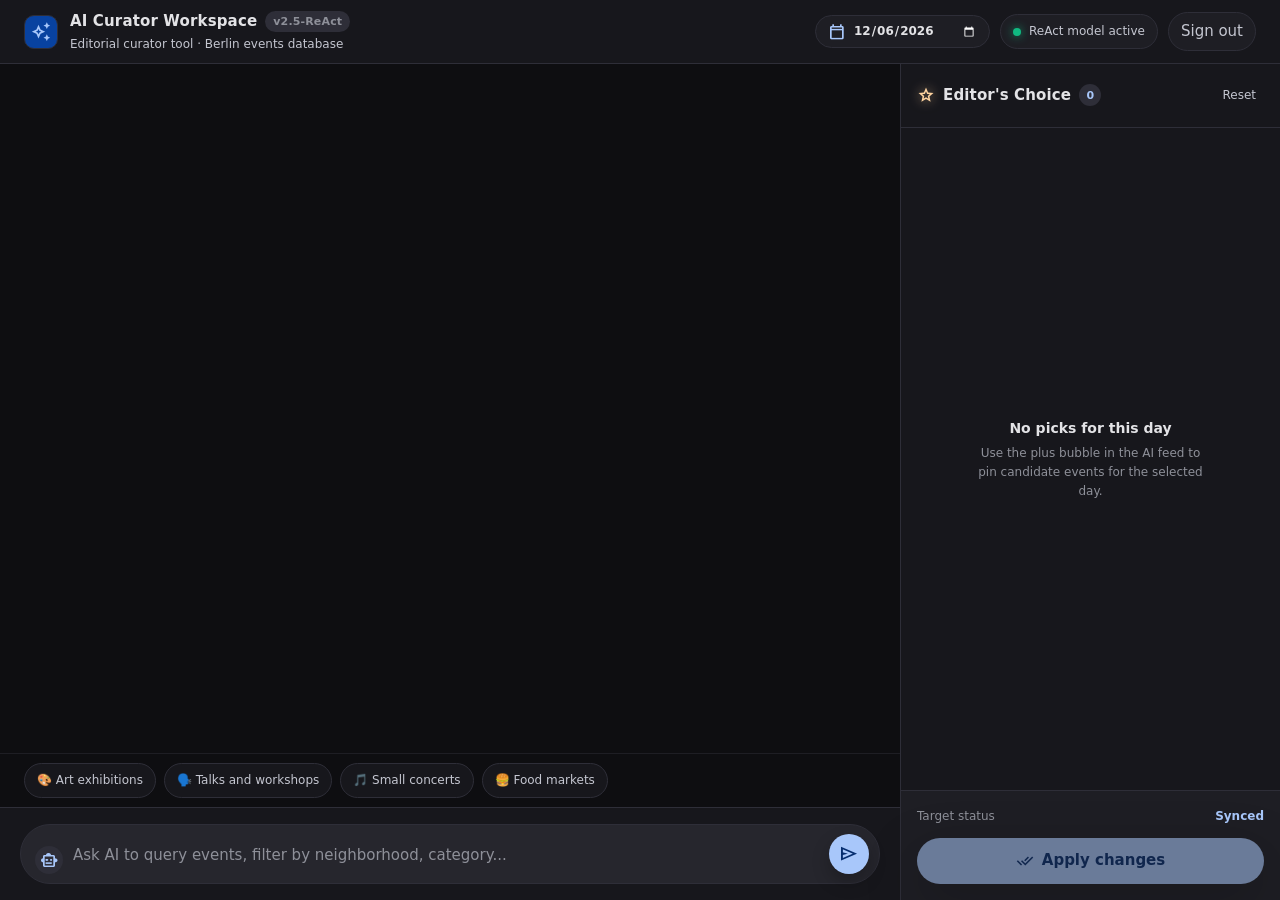
==== commit cd2f7959: "webapp: add a date picker to page" ====
--- a/curator/index.html
+++ b/curator/index.html
@@ -23,6 +23,10 @@
     </div>
 
     <div class="topbar-actions">
+      <label class="date-control" aria-label="Working day">
+        <span class="material-symbols-outlined" aria-hidden="true">calendar_today</span>
+        <input type="date" id="work-date" />
+      </label>
       <div class="model-status" aria-label="Agent status">
         <span class="status-dot" aria-hidden="true"></span>
         <span>ReAct model active</span>
--- a/curator/style.css
+++ b/curator/style.css
@@ -215,6 +215,37 @@
   white-space: nowrap;
 }
 
+.date-control {
+  display: inline-flex;
+  align-items: center;
+  gap: 6px;
+  padding: 5px 12px;
+  border: 1px solid var(--surface-4);
+  border-radius: 999px;
+  background: var(--surface-2);
+  color: var(--muted);
+}
+
+.date-control .material-symbols-outlined {
+  font-size: 18px;
+  color: var(--primary);
+}
+
+.date-control input[type="date"] {
+  border: 0;
+  background: transparent;
+  color: var(--text);
+  font: inherit;
+  font-size: 12px;
+  font-weight: 600;
+  color-scheme: dark;
+  cursor: pointer;
+}
+
+.date-control input[type="date"]:focus {
+  outline: none;
+}
+
 .status-dot {
   width: 8px;
   height: 8px;
@@ -369,6 +400,11 @@
   background: var(--surface-2);
   border-top-right-radius: 6px;
   text-align: left;
+}
+
+.bubble.is-placeholder {
+  color: var(--faint);
+  font-style: italic;
 }
 
 .bubble-error {
@@ -522,6 +558,142 @@
 .surface-event.is-staged .event-add {
   background: var(--success);
   color: var(--success-ink);
+}
+
+.surface-event.is-linked {
+  border-color: rgba(168, 199, 250, 0.6);
+  box-shadow:
+    inset 0 0 0 1px rgba(168, 199, 250, 0.5),
+    0 8px 24px -6px rgba(168, 199, 250, 0.25);
+}
+
+/* Inline event mentions inside the agent's prose. A named event becomes a
+   hoverable entity: tonal pill, flanking wildcards, and a + to stage it.
+   Wildcards/button are absolutely positioned so the prose never reflows. */
+.event-mention {
+  position: relative;
+  display: inline-block;
+  color: var(--primary);
+  font-weight: 600;
+  cursor: pointer;
+  border-radius: 8px;
+  padding: 0 2px;
+  text-decoration: underline dotted rgba(168, 199, 250, 0.45);
+  text-underline-offset: 3px;
+  outline: none;
+  -webkit-tap-highlight-color: transparent;
+  transition:
+    background-color 0.25s cubic-bezier(0.2, 0, 0, 1),
+    color 0.25s cubic-bezier(0.2, 0, 0, 1),
+    box-shadow 0.25s cubic-bezier(0.2, 0, 0, 1);
+}
+
+.event-mention:hover,
+.event-mention:focus-visible,
+.event-mention:focus-within {
+  background: rgba(168, 199, 250, 0.14);
+  text-decoration-color: transparent;
+  box-shadow: inset 0 0 0 1px rgba(168, 199, 250, 0.35);
+}
+
+.event-mention.is-added {
+  color: var(--success);
+  text-decoration-color: rgba(163, 245, 176, 0.45);
+}
+
+.event-mention.is-added:hover,
+.event-mention.is-added:focus-visible,
+.event-mention.is-added:focus-within {
+  background: rgba(163, 245, 176, 0.14);
+  box-shadow: inset 0 0 0 1px rgba(163, 245, 176, 0.35);
+}
+
+.event-mention .wc {
+  position: absolute;
+  top: 50%;
+  transform: translateY(-50%) scale(0.4);
+  opacity: 0;
+  font-weight: 700;
+  pointer-events: none;
+  color: var(--primary);
+  text-shadow: 0 0 10px rgba(168, 199, 250, 0.7);
+  transition:
+    opacity 0.28s cubic-bezier(0.2, 0, 0, 1),
+    transform 0.28s cubic-bezier(0.2, 0, 0, 1);
+}
+
+.event-mention .wc-left {
+  left: -0.9em;
+}
+
+.event-mention .wc-right {
+  right: -0.9em;
+}
+
+.event-mention.is-added .wc {
+  color: var(--success);
+  text-shadow: 0 0 10px rgba(163, 245, 176, 0.7);
+}
+
+.event-mention:hover .wc,
+.event-mention:focus-visible .wc,
+.event-mention:focus-within .wc {
+  opacity: 1;
+  transform: translateY(-50%) scale(1);
+}
+
+.event-mention .em-add {
+  position: absolute;
+  top: -9px;
+  right: -13px;
+  z-index: 5;
+  width: 22px;
+  height: 22px;
+  display: flex;
+  align-items: center;
+  justify-content: center;
+  border: none;
+  border-radius: 999px;
+  cursor: pointer;
+  background: var(--primary);
+  color: var(--primary-ink);
+  box-shadow: 0 2px 8px rgba(0, 0, 0, 0.45);
+  opacity: 0;
+  transform: scale(0.4) translateY(4px);
+  pointer-events: none;
+  transition:
+    opacity 0.22s cubic-bezier(0.2, 0, 0, 1),
+    transform 0.28s cubic-bezier(0.34, 1.56, 0.64, 1),
+    background-color 0.2s,
+    filter 0.2s;
+}
+
+.event-mention .em-add .material-symbols-outlined {
+  font-size: 15px;
+  font-weight: 700;
+  line-height: 1;
+}
+
+.event-mention:hover .em-add,
+.event-mention:focus-visible .em-add,
+.event-mention:focus-within .em-add {
+  opacity: 1;
+  transform: scale(1) translateY(0);
+  pointer-events: auto;
+}
+
+.event-mention .em-add:hover {
+  filter: brightness(1.06);
+}
+
+.event-mention .em-add:active {
+  transform: scale(0.9);
+}
+
+.event-mention.is-added .em-add {
+  background: var(--success);
+  color: var(--success-ink);
+  cursor: default;
 }
 
 .quick-prompts {
